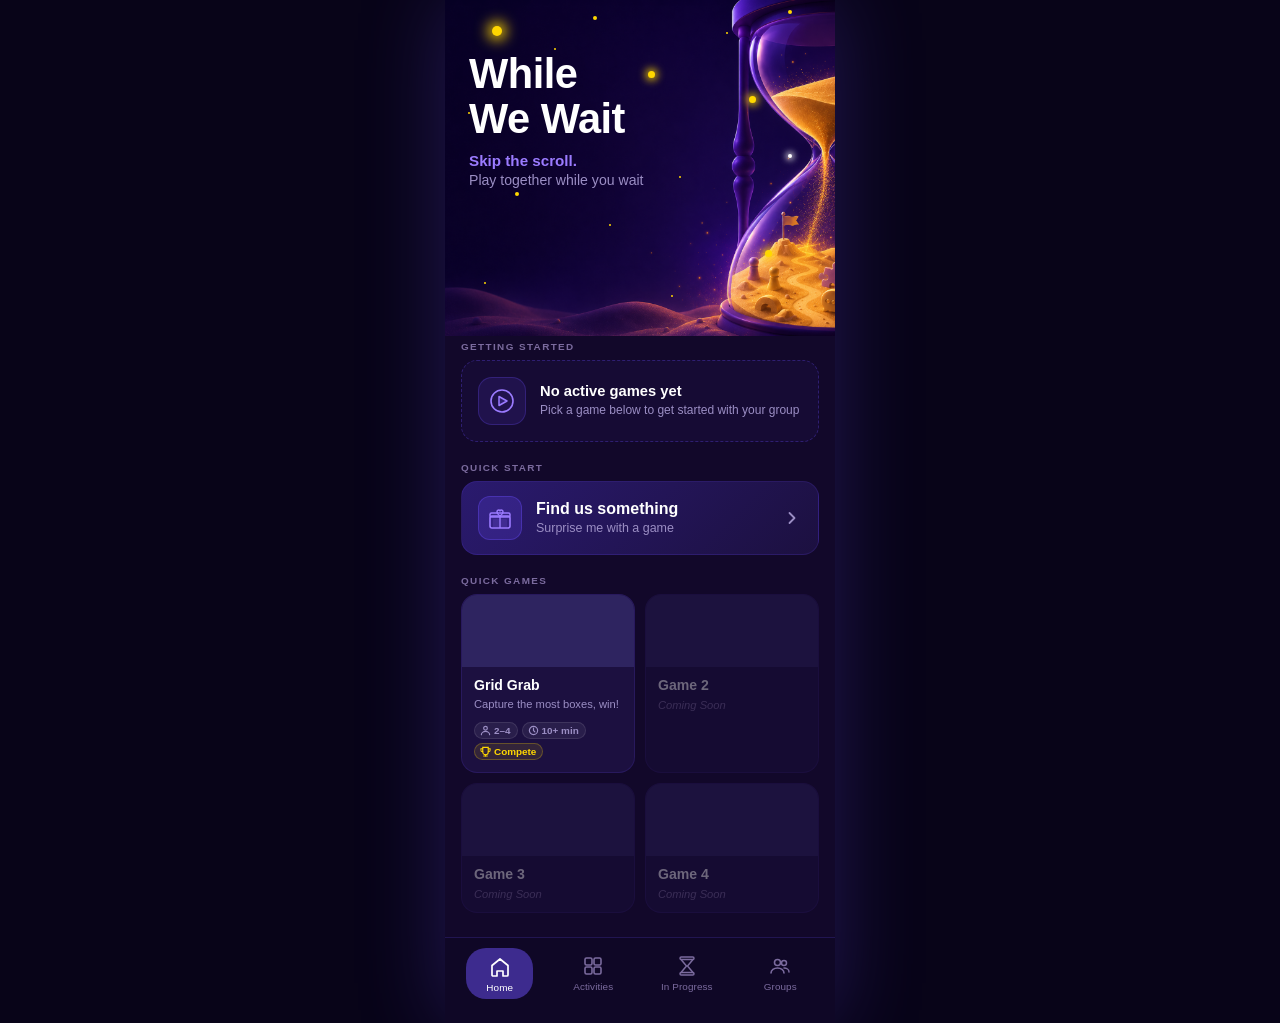
==== index.html @ 776d7283 "preparing for work on activity" ====
<!DOCTYPE html>
<html lang="en">
<head>
  <meta charset="UTF-8">
  <meta name="viewport" content="width=device-width, initial-scale=1.0">
  <meta name="color-scheme" content="dark">
  <title>While We Wait</title>
  <link rel="stylesheet" href="styles/main.css">
</head>
<body>

  <div class="phone-shell">

    <!-- ═══ HERO ═══════════════════════════════════════ -->
    <section class="hero">
      <div class="hero__bg-texture" aria-hidden="true"></div>

      <!-- Starfield -->
      <div class="hero__starfield" aria-hidden="true">
        <span class="star star--xl"  style="top:8%;  left:12%"></span>
        <span class="star star--lg"  style="top:22%; left:52%"></span>
        <span class="star star--md"  style="top:5%;  left:38%"></span>
        <span class="star star--sm"  style="top:15%; left:28%"></span>
        <span class="star star--sm"  style="top:35%; left:6%"></span>
        <span class="star star--md"  style="top:60%; left:18%"></span>
        <span class="star star--sm"  style="top:70%; left:42%"></span>
        <span class="star star--lg"  style="top:78%; left:82%"></span>
        <span class="star star--sm"  style="top:10%; left:72%"></span>
        <span class="star star--md white" style="top:48%; left:88%; background:#fff; box-shadow:0 0 6px 2px rgba(255,255,255,0.8)"></span>
        <span class="star star--sm"  style="top:88%; left:10%"></span>
        <span class="star star--sm"  style="top:92%; left:58%"></span>
        <span class="star star--md"  style="top:3%;  left:88%"></span>
        <span class="star star--sm"  style="top:55%; left:60%"></span>
        <span class="star star--lg"  style="top:30%; left:78%"></span>
      </div>

      <!-- Text -->
      <div class="hero__text">
        <h1 class="hero__title">While<br>We Wait</h1>
        <p class="hero__tagline">
          <span class="hero__tagline-line1">Skip the scroll.</span>
          <span class="hero__tagline-line2">Play together while you wait</span>
        </p>
      </div>

    </section>

    <!-- ═══ SCROLLABLE CONTENT ══════════════════════════ -->
    <main class="content">

      <!-- GETTING STARTED -->
      <section class="section">
        <p class="section__label">Getting Started</p>
        <div class="card card--getting-started">
          <div class="getting-started__icon" aria-hidden="true">
            <svg width="28" height="28" viewBox="0 0 28 28" fill="none" xmlns="http://www.w3.org/2000/svg">
              <circle cx="14" cy="14" r="11" stroke="#9B7BFF" stroke-width="1.6"/>
              <path d="M11 9.5L19 14L11 18.5V9.5Z" stroke="#9B7BFF" stroke-width="1.5" stroke-linejoin="round" fill="rgba(107,78,255,0.2)"/>
            </svg>
          </div>
          <div class="getting-started__text">
            <h2 class="getting-started__title">No active games yet</h2>
            <p class="getting-started__subtitle">Pick a game below to get started with your group</p>
          </div>
        </div>
      </section>

      <!-- QUICK START -->
      <section class="section">
        <p class="section__label">Quick Start</p>
        <div class="card card--row card--accent">
          <div class="card__icon card__icon--gift" aria-hidden="true">
            <!-- Gift box SVG -->
            <svg width="26" height="26" viewBox="0 0 26 26" fill="none" xmlns="http://www.w3.org/2000/svg">
              <rect x="3" y="11" width="20" height="12" rx="2" stroke="#9B7BFF" stroke-width="1.6"/>
              <rect x="6" y="14" width="14" height="9" rx="1" fill="#9B7BFF" fill-opacity="0.12"/>
              <line x1="13" y1="11" x2="13" y2="23" stroke="#9B7BFF" stroke-width="1.4"/>
              <path d="M13 11 C13 11 10 9 10 7 C10 5.5 11.2 5 12 5 C13 5 13 6.5 13 6.5 C13 6.5 13 5 14 5 C14.8 5 16 5.5 16 7 C16 9 13 11 13 11Z"
                    stroke="#9B7BFF" stroke-width="1.4" fill="none"/>
              <rect x="3" y="8" width="20" height="4" rx="1.5" stroke="#9B7BFF" stroke-width="1.5"/>
            </svg>
          </div>
          <div class="card__body">
            <h2 class="card__title">Find us something</h2>
            <p class="card__subtitle">Surprise me with a game</p>
          </div>
          <div class="card__chevron" aria-hidden="true">
            <svg width="20" height="20" viewBox="0 0 20 20" fill="none" xmlns="http://www.w3.org/2000/svg">
              <path d="M7.5 5L12.5 10L7.5 15" stroke="currentColor" stroke-width="1.8" stroke-linecap="round" stroke-linejoin="round"/>
            </svg>
          </div>
        </div>
      </section>

      <!-- QUICK GAMES -->
      <section class="section">
        <p class="section__label">Quick Games</p>
        <div class="games-grid">

          <!-- Grid Grab (active) -->
          <button class="game-card game-card--active">
            <div class="game-card__image" aria-hidden="true"></div>
            <div class="game-card__body">
              <h3 class="game-card__title">Grid Grab</h3>
              <p class="game-card__desc">Capture the most boxes, win!</p>
              <div class="game-card__meta">
                <span class="game-card__badge">
                  <svg width="11" height="11" viewBox="0 0 12 12" fill="none" xmlns="http://www.w3.org/2000/svg" aria-hidden="true">
                    <circle cx="6" cy="3.5" r="2" stroke="currentColor" stroke-width="1.3"/>
                    <path d="M1.5 10.5C1.5 8.57 3.57 7 6 7C8.43 7 10.5 8.57 10.5 10.5" stroke="currentColor" stroke-width="1.3" stroke-linecap="round"/>
                  </svg>
                  2–4
                </span>
                <span class="game-card__badge">
                  <svg width="11" height="11" viewBox="0 0 12 12" fill="none" xmlns="http://www.w3.org/2000/svg" aria-hidden="true">
                    <circle cx="6" cy="6" r="4.5" stroke="currentColor" stroke-width="1.3"/>
                    <path d="M6 3.5V6L7.5 7.5" stroke="currentColor" stroke-width="1.3" stroke-linecap="round" stroke-linejoin="round"/>
                  </svg>
                  10+ min
                </span>
                <span class="game-card__badge game-card__badge--compete">
                  <svg width="11" height="11" viewBox="0 0 12 12" fill="none" xmlns="http://www.w3.org/2000/svg" aria-hidden="true">
                    <path d="M3 1.5H9V6.5C9 8.157 7.657 9.5 6 9.5C4.343 9.5 3 8.157 3 6.5V1.5Z" stroke="currentColor" stroke-width="1.2"/>
                    <path d="M3 3H1V4.5C1 5.328 1.672 6 2.5 6H3" stroke="currentColor" stroke-width="1.1" stroke-linecap="round"/>
                    <path d="M9 3H11V4.5C11 5.328 10.328 6 9.5 6H9" stroke="currentColor" stroke-width="1.1" stroke-linecap="round"/>
                    <line x1="6" y1="9.5" x2="6" y2="11" stroke="currentColor" stroke-width="1.1" stroke-linecap="round"/>
                    <line x1="4" y1="11" x2="8" y2="11" stroke="currentColor" stroke-width="1.1" stroke-linecap="round"/>
                  </svg>
                  Compete
                </span>
              </div>
            </div>
          </button>

          <!-- Game 2 – Coming Soon -->
          <div class="game-card game-card--soon" aria-disabled="true">
            <div class="game-card__image" aria-hidden="true"></div>
            <div class="game-card__body">
              <h3 class="game-card__title">Game 2</h3>
              <p class="game-card__coming-soon">Coming Soon</p>
            </div>
          </div>

          <!-- Game 3 – Coming Soon -->
          <div class="game-card game-card--soon" aria-disabled="true">
            <div class="game-card__image" aria-hidden="true"></div>
            <div class="game-card__body">
              <h3 class="game-card__title">Game 3</h3>
              <p class="game-card__coming-soon">Coming Soon</p>
            </div>
          </div>

          <!-- Game 4 – Coming Soon -->
          <div class="game-card game-card--soon" aria-disabled="true">
            <div class="game-card__image" aria-hidden="true"></div>
            <div class="game-card__body">
              <h3 class="game-card__title">Game 4</h3>
              <p class="game-card__coming-soon">Coming Soon</p>
            </div>
          </div>

        </div>
      </section>

    </main>

    <!-- ═══ BOTTOM NAV ══════════════════════════════════ -->
    <nav class="bottom-nav" aria-label="Main navigation">

      <!-- Home (active) -->
      <div class="bottom-nav__tab bottom-nav__tab--active" role="button" aria-current="page">
        <div class="bottom-nav__pill">
          <svg width="22" height="22" viewBox="0 0 22 22" fill="none" xmlns="http://www.w3.org/2000/svg">
            <path d="M3 9.5L11 3L19 9.5V19C19 19.55 18.55 20 18 20H14V15H8V20H4C3.45 20 3 19.55 3 19V9.5Z"
                  stroke="currentColor" stroke-width="1.7" stroke-linejoin="round"/>
          </svg>
          <span class="bottom-nav__label">Home</span>
        </div>
      </div>

      <!-- Activities -->
      <div class="bottom-nav__tab" role="button">
        <svg width="22" height="22" viewBox="0 0 22 22" fill="none" xmlns="http://www.w3.org/2000/svg">
          <rect x="3"  y="3"  width="7" height="7" rx="1.5" stroke="currentColor" stroke-width="1.6"/>
          <rect x="12" y="3"  width="7" height="7" rx="1.5" stroke="currentColor" stroke-width="1.6"/>
          <rect x="3"  y="12" width="7" height="7" rx="1.5" stroke="currentColor" stroke-width="1.6"/>
          <rect x="12" y="12" width="7" height="7" rx="1.5" stroke="currentColor" stroke-width="1.6"/>
        </svg>
        <span class="bottom-nav__label">Activities</span>
      </div>

      <!-- In Progress -->
      <div class="bottom-nav__tab" role="button">
        <svg width="22" height="22" viewBox="0 0 22 22" fill="none" xmlns="http://www.w3.org/2000/svg">
          <rect x="4" y="2" width="14" height="2.5" rx="1.25" stroke="currentColor" stroke-width="1.5"/>
          <rect x="4" y="17.5" width="14" height="2.5" rx="1.25" stroke="currentColor" stroke-width="1.5"/>
          <path d="M5 4.5L10.5 11L5 17.5" stroke="currentColor" stroke-width="1.5" stroke-linecap="round" stroke-linejoin="round"/>
          <path d="M17 4.5L11.5 11L17 17.5" stroke="currentColor" stroke-width="1.5" stroke-linecap="round" stroke-linejoin="round"/>
        </svg>
        <span class="bottom-nav__label">In Progress</span>
      </div>

      <!-- Groups -->
      <div class="bottom-nav__tab" role="button">
        <svg width="22" height="22" viewBox="0 0 22 22" fill="none" xmlns="http://www.w3.org/2000/svg">
          <circle cx="8.5"  cy="7.5" r="3" stroke="currentColor" stroke-width="1.6"/>
          <circle cx="15"   cy="8"   r="2.5" stroke="currentColor" stroke-width="1.5"/>
          <path d="M2 18C2 15.24 5 13 8.5 13C12 13 15 15.24 15 18"
                stroke="currentColor" stroke-width="1.6" stroke-linecap="round"/>
          <path d="M15 13C17.5 13 20 14.6 20 17"
                stroke="currentColor" stroke-width="1.5" stroke-linecap="round"/>
        </svg>
        <span class="bottom-nav__label">Groups</span>
      </div>

    </nav>

  </div>

</body>
</html>
---- styles/main.css ----
*, *::before, *::after {
  box-sizing: border-box;
  margin: 0;
  padding: 0;
}

:root {
  --bg-base:        #12082A;
  --bg-card:        #1C1040;
  --bg-nav:         #0F0726;
  --accent-primary: #6B4EFF;
  --accent-glow:    #9B7BFF;
  --text-white:     #FFFFFF;
  --text-muted:     #9B8EC4;
  --text-label:     #7B6B9E;
  --gold:           #FFD700;
  --gold-light:     #FFF0A0;
  --nav-pill:       #3D2B8E;
  --border-card:    rgba(107, 78, 255, 0.15);
}

body {
  background: #080418;
  min-height: 100dvh;
  display: flex;
  justify-content: center;
  font-family: -apple-system, BlinkMacSystemFont, 'Segoe UI', 'Helvetica Neue', Arial, sans-serif;
  -webkit-font-smoothing: antialiased;
  color: var(--text-white);
}

/* ─── Phone Shell ─────────────────────────────────── */

.phone-shell {
  width: 100%;
  max-width: 390px;
  min-height: 100dvh;
  background-color: var(--bg-base);
  background-image: url('../img/splash3.png');
  background-size: 115% auto;
  background-repeat: no-repeat;
  background-position: center top;
  display: flex;
  flex-direction: column;
  position: relative;
  overflow: hidden;
  box-shadow: 0 0 80px rgba(107, 78, 255, 0.25);
}

/* ─── Hero ────────────────────────────────────────── */

.hero {
  position: relative;
  padding: 52px 24px 130px;
  display: flex;
  align-items: flex-start;
  overflow: hidden;
  background: transparent;
}

.hero__bg-texture {
  display: none;
}

.hero__starfield {
  position: absolute;
  inset: 0;
  pointer-events: none;
}

@keyframes starFloat {
  0%   { transform: translateY(0)     translateX(0);    opacity: 0;   }
  12%  { opacity: 1; }
  88%  { opacity: 1; }
  100% { transform: translateY(-90px) translateX(6px);  opacity: 0;   }
}

.star {
  position: absolute;
  border-radius: 50%;
  background: var(--gold);
  animation: starFloat 6s ease-in-out infinite;
}

.star--sm  { width: 2px;  height: 2px;  animation-duration: 7s;  }
.star--md  { width: 4px;  height: 4px;  animation-duration: 9s;  }
.star--lg  { width: 7px;  height: 7px;  box-shadow: 0 0 8px 2px var(--gold);  animation-duration: 11s; }
.star--xl  { width: 10px; height: 10px; box-shadow: 0 0 14px 4px var(--gold); animation-duration: 13s; }
.star--white { background: #ffffff; box-shadow: 0 0 6px 2px rgba(255,255,255,0.8); }

/* Stagger each star's start time so they don't all move together */
.hero__starfield .star:nth-child(1)  { animation-delay:  0s;    }
.hero__starfield .star:nth-child(2)  { animation-delay: -2.1s;  }
.hero__starfield .star:nth-child(3)  { animation-delay: -4.5s;  }
.hero__starfield .star:nth-child(4)  { animation-delay: -1.3s;  }
.hero__starfield .star:nth-child(5)  { animation-delay: -6.8s;  }
.hero__starfield .star:nth-child(6)  { animation-delay: -3.4s;  }
.hero__starfield .star:nth-child(7)  { animation-delay: -8.2s;  }
.hero__starfield .star:nth-child(8)  { animation-delay: -0.7s;  }
.hero__starfield .star:nth-child(9)  { animation-delay: -5.1s;  }
.hero__starfield .star:nth-child(10) { animation-delay: -7.6s;  }
.hero__starfield .star:nth-child(11) { animation-delay: -2.9s;  }
.hero__starfield .star:nth-child(12) { animation-delay: -9.3s;  }
.hero__starfield .star:nth-child(13) { animation-delay: -1.8s;  }
.hero__starfield .star:nth-child(14) { animation-delay: -4.0s;  }
.hero__starfield .star:nth-child(15) { animation-delay: -6.2s;  }

.hero__text {
  position: relative;
  z-index: 2;
  max-width: 55%;
}

.hero__title {
  font-size: 2.6rem;
  font-weight: 800;
  line-height: 1.08;
  color: var(--text-white);
  letter-spacing: -0.5px;
  margin-bottom: 10px;
}

.hero__tagline {
  display: flex;
  flex-direction: column;
  gap: 2px;
}

.hero__tagline-line1 {
  font-size: 0.95rem;
  font-weight: 600;
  color: var(--accent-glow);
}

.hero__tagline-line2 {
  font-size: 0.88rem;
  color: var(--text-muted);
  line-height: 1.4;
}

/* ─── Content Area ────────────────────────────────── */

.content {
  flex: 1;
  display: flex;
  flex-direction: column;
  gap: 20px;
  padding: 20px 16px 24px;
  overflow-y: auto;
  background: transparent;
}

/* ─── Section Label ───────────────────────────────── */

.section__label {
  font-size: 0.62rem;
  font-weight: 700;
  letter-spacing: 0.14em;
  text-transform: uppercase;
  color: var(--text-label);
  margin-bottom: 8px;
}

/* ─── Cards ───────────────────────────────────────── */

.card {
  background: var(--bg-card);
  border-radius: 16px;
  border: 1px solid var(--border-card);
}

.card--row {
  display: flex;
  align-items: center;
  padding: 14px 16px;
  gap: 14px;
  cursor: default;
}

.card--accent {
  background: linear-gradient(135deg, #2A1A6E 0%, #1C1040 100%);
}

.card__thumbnail {
  width: 52px;
  height: 52px;
  border-radius: 10px;
  background: #2E2460;
  flex-shrink: 0;
}

.card__icon {
  width: 44px;
  height: 44px;
  border-radius: 12px;
  display: flex;
  align-items: center;
  justify-content: center;
  flex-shrink: 0;
}

.card__icon--gift {
  background: rgba(107, 78, 255, 0.2);
  border: 1px solid rgba(107, 78, 255, 0.35);
}

.card__body {
  flex: 1;
  min-width: 0;
}

.card__title {
  font-size: 1rem;
  font-weight: 700;
  color: var(--text-white);
  margin-bottom: 3px;
}

.card__subtitle {
  font-size: 0.78rem;
  color: var(--text-muted);
  white-space: nowrap;
  overflow: hidden;
  text-overflow: ellipsis;
}

.card__meta {
  font-size: 0.75rem;
  color: var(--text-muted);
  margin-top: 2px;
  opacity: 0.75;
}

.card__chevron {
  flex-shrink: 0;
  color: var(--text-muted);
  display: flex;
  align-items: center;
}

/* ─── Getting Started ────────────────────────────── */

.card--getting-started {
  display: flex;
  align-items: center;
  gap: 14px;
  padding: 16px;
  border-style: dashed;
  border-color: rgba(107, 78, 255, 0.3);
  background: rgba(107, 78, 255, 0.05);
}

.getting-started__icon {
  width: 48px;
  height: 48px;
  border-radius: 14px;
  background: rgba(107, 78, 255, 0.12);
  border: 1px solid rgba(107, 78, 255, 0.25);
  display: flex;
  align-items: center;
  justify-content: center;
  flex-shrink: 0;
}

.getting-started__text {
  flex: 1;
  min-width: 0;
}

.getting-started__title {
  font-size: 0.92rem;
  font-weight: 700;
  color: var(--text-white);
  margin-bottom: 3px;
}

.getting-started__subtitle {
  font-size: 0.75rem;
  color: var(--text-muted);
  line-height: 1.4;
}

/* ─── Games Grid ──────────────────────────────────── */

.games-grid {
  display: grid;
  grid-template-columns: 1fr 1fr;
  gap: 10px;
}

.game-card {
  background: var(--bg-card);
  border-radius: 16px;
  border: 1px solid var(--border-card);
  display: flex;
  flex-direction: column;
  overflow: hidden;
  text-align: left;
  font-family: inherit;
  color: inherit;
  transition: box-shadow 0.25s ease, border-color 0.25s ease;
}

.game-card--active {
  cursor: pointer;
}

.game-card--active:hover {
  border-color: rgba(107, 78, 255, 0.7);
  box-shadow:
    0 0 0 1px rgba(107, 78, 255, 0.4),
    0 0 18px rgba(107, 78, 255, 0.45),
    0 0 40px rgba(107, 78, 255, 0.2);
}

.game-card--soon {
  opacity: 0.38;
  cursor: default;
  pointer-events: none;
}

.game-card__image {
  width: 100%;
  height: 72px;
  background: #2E2460;
  flex-shrink: 0;
}

.game-card__body {
  padding: 10px 12px 12px;
  display: flex;
  flex-direction: column;
  gap: 4px;
}

.game-card__title {
  font-size: 0.88rem;
  font-weight: 700;
  color: var(--text-white);
}

.game-card__desc {
  font-size: 0.7rem;
  color: var(--text-muted);
  line-height: 1.35;
}

.game-card__coming-soon {
  font-size: 0.7rem;
  color: var(--text-label);
  font-style: italic;
  margin-top: 2px;
}

.game-card__meta {
  display: flex;
  flex-wrap: wrap;
  gap: 4px;
  margin-top: 6px;
}

.game-card__badge {
  display: inline-flex;
  align-items: center;
  gap: 3px;
  font-size: 0.62rem;
  font-weight: 600;
  color: var(--text-muted);
  background: rgba(255, 255, 255, 0.06);
  border: 1px solid rgba(255, 255, 255, 0.1);
  border-radius: 20px;
  padding: 2px 6px 2px 5px;
  white-space: nowrap;
}

.game-card__badge--compete {
  color: var(--gold);
  background: rgba(255, 215, 0, 0.1);
  border-color: rgba(255, 215, 0, 0.25);
}

/* ─── Bottom Nav ──────────────────────────────────── */

.bottom-nav {
  display: flex;
  align-items: center;
  justify-content: space-around;
  background: var(--bg-nav);
  border-top: 1px solid rgba(107, 78, 255, 0.2);
  padding: 10px 8px 24px;
  flex-shrink: 0;
}

.bottom-nav__tab {
  display: flex;
  flex-direction: column;
  align-items: center;
  gap: 4px;
  flex: 1;
  color: var(--text-label);
  font-size: 0.62rem;
  cursor: default;
}

.bottom-nav__tab--active {
  color: var(--text-white);
}

.bottom-nav__pill {
  display: flex;
  flex-direction: column;
  align-items: center;
  gap: 4px;
  background: var(--nav-pill);
  border-radius: 20px;
  padding: 8px 20px 6px;
}

.bottom-nav__label {
  font-size: 0.62rem;
  font-weight: 500;
  letter-spacing: 0.01em;
}
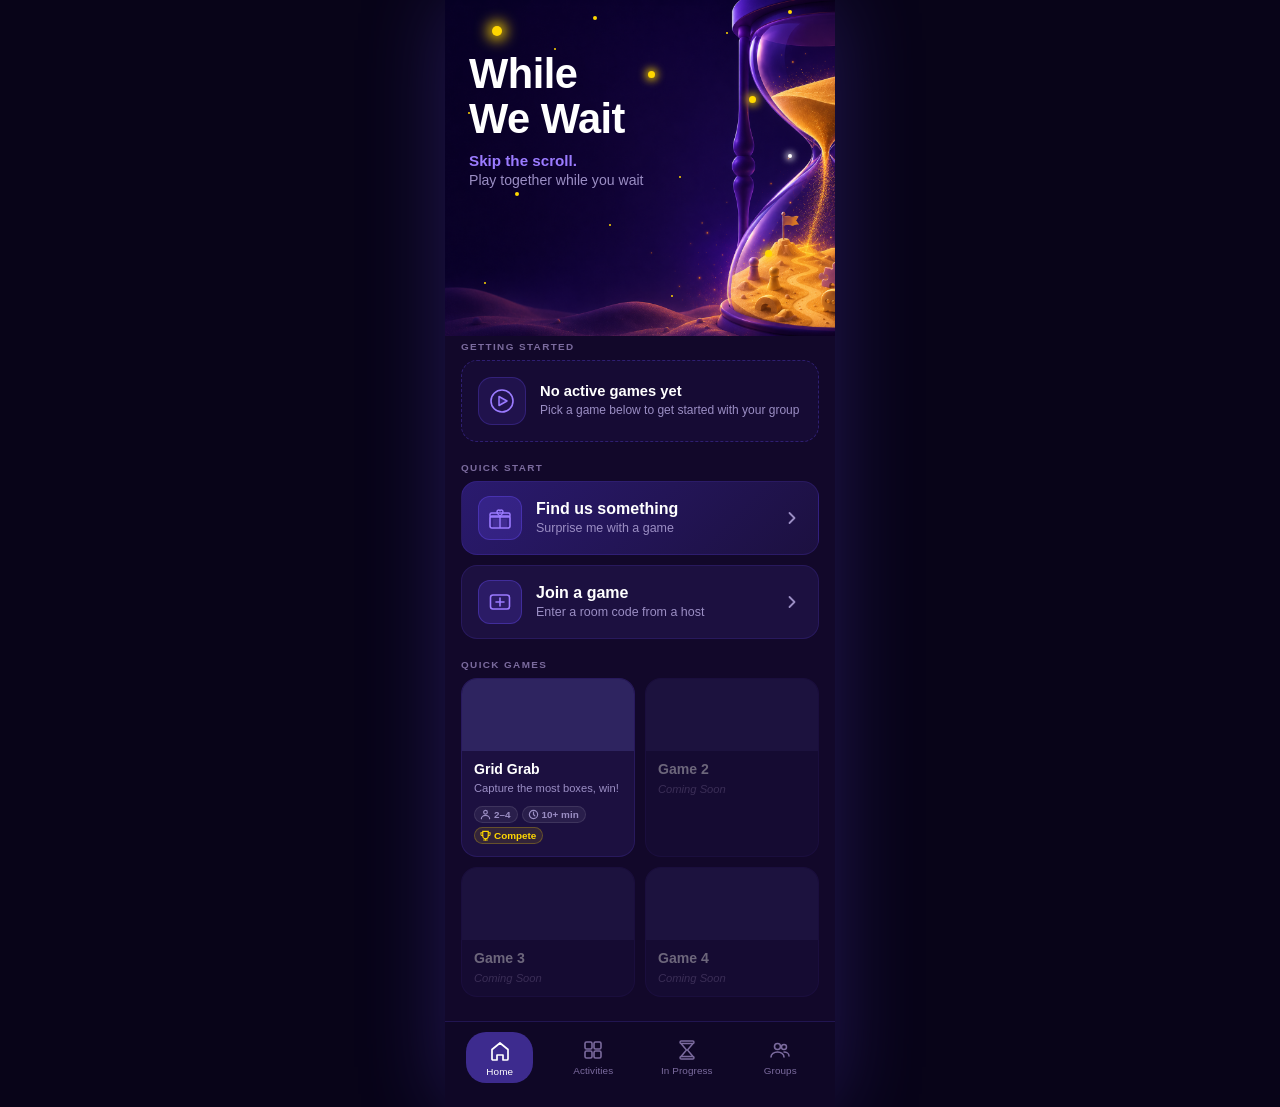
==== commit 06e0326e: "added online multiplayer to grid grab" ====
--- a/index.html
+++ b/index.html
@@ -48,8 +48,32 @@
     <!-- ═══ SCROLLABLE CONTENT ══════════════════════════ -->
     <main class="content">
 
+      <!-- CONTINUE -->
+      <section class="section" id="continue-section" hidden>
+        <p class="section__label">Continue</p>
+        <button class="card card--row card--accent continue-card" id="continue-card">
+          <div class="card__icon card__icon--gift" aria-hidden="true">
+            <svg width="24" height="24" viewBox="0 0 22 22" fill="none" xmlns="http://www.w3.org/2000/svg">
+              <rect x="3"  y="3"  width="7" height="7" rx="1.5" stroke="#9B7BFF" stroke-width="1.6"/>
+              <rect x="12" y="3"  width="7" height="7" rx="1.5" stroke="#9B7BFF" stroke-width="1.6"/>
+              <rect x="3"  y="12" width="7" height="7" rx="1.5" stroke="#9B7BFF" stroke-width="1.6"/>
+              <rect x="12" y="12" width="7" height="7" rx="1.5" stroke="#9B7BFF" stroke-width="1.6"/>
+            </svg>
+          </div>
+          <div class="card__body">
+            <h2 class="card__title" id="continue-title">Grid Grab</h2>
+            <div class="continue-players" id="continue-players"></div>
+          </div>
+          <div class="card__chevron" aria-hidden="true">
+            <svg width="20" height="20" viewBox="0 0 20 20" fill="none" xmlns="http://www.w3.org/2000/svg">
+              <path d="M7.5 5L12.5 10L7.5 15" stroke="currentColor" stroke-width="1.8" stroke-linecap="round" stroke-linejoin="round"/>
+            </svg>
+          </div>
+        </button>
+      </section>
+
       <!-- GETTING STARTED -->
-      <section class="section">
+      <section class="section" id="getting-started-section">
         <p class="section__label">Getting Started</p>
         <div class="card card--getting-started">
           <div class="getting-started__icon" aria-hidden="true">
@@ -90,6 +114,28 @@
             </svg>
           </div>
         </div>
+
+        <div class="card card--row" style="cursor:pointer; margin-top:10px;"
+             role="button" tabindex="0"
+             onclick="location.href='grid-grab/lobby.html?join=1'"
+             onkeydown="if(event.key==='Enter'||event.key===' '){location.href='grid-grab/lobby.html?join=1'}">
+          <div class="card__icon" aria-hidden="true"
+               style="background:rgba(107,78,255,0.2); border:1px solid rgba(107,78,255,0.35);">
+            <svg width="26" height="26" viewBox="0 0 26 26" fill="none" xmlns="http://www.w3.org/2000/svg">
+              <rect x="3.5" y="6" width="19" height="14" rx="2.5" stroke="#9B7BFF" stroke-width="1.6"/>
+              <path d="M9 13H17M13 9V17" stroke="#9B7BFF" stroke-width="1.6" stroke-linecap="round"/>
+            </svg>
+          </div>
+          <div class="card__body">
+            <h2 class="card__title">Join a game</h2>
+            <p class="card__subtitle">Enter a room code from a host</p>
+          </div>
+          <div class="card__chevron" aria-hidden="true">
+            <svg width="20" height="20" viewBox="0 0 20 20" fill="none" xmlns="http://www.w3.org/2000/svg">
+              <path d="M7.5 5L12.5 10L7.5 15" stroke="currentColor" stroke-width="1.8" stroke-linecap="round" stroke-linejoin="round"/>
+            </svg>
+          </div>
+        </div>
       </section>
 
       <!-- QUICK GAMES -->
@@ -98,7 +144,7 @@
         <div class="games-grid">
 
           <!-- Grid Grab (active) -->
-          <button class="game-card game-card--active">
+          <button class="game-card game-card--active" onclick="location.href='grid-grab/setup.html'">
             <div class="game-card__image" aria-hidden="true"></div>
             <div class="game-card__body">
               <h3 class="game-card__title">Grid Grab</h3>
@@ -217,5 +263,35 @@
 
   </div>
 
+<script>
+  (function () {
+    var snap = null;
+    try {
+      var h = window.location.hash;
+      if (h.startsWith('#gg=')) snap = JSON.parse(decodeURIComponent(h.slice(4)));
+    } catch (_) {}
+    if (!snap) return;
+
+    document.getElementById('getting-started-section').hidden = true;
+    document.getElementById('continue-section').hidden = false;
+
+    var playersEl = document.getElementById('continue-players');
+    snap.players.forEach(function (p) {
+      var span = document.createElement('span');
+      span.className = 'continue-player';
+      var dot = document.createElement('span');
+      dot.className = 'continue-player__dot';
+      dot.style.background = p.color;
+      var name = document.createTextNode(p.name);
+      span.appendChild(dot);
+      span.appendChild(name);
+      playersEl.appendChild(span);
+    });
+
+    document.getElementById('continue-card').addEventListener('click', function () {
+      location.href = 'grid-grab/game.html' + window.location.hash;
+    });
+  })();
+</script>
 </body>
 </html>
--- a/styles/main.css
+++ b/styles/main.css
@@ -379,6 +379,37 @@
   border-color: rgba(255, 215, 0, 0.25);
 }
 
+/* ─── Continue Card ───────────────────────────────── */
+
+.continue-card {
+  width: 100%;
+  cursor: pointer;
+  font-family: inherit;
+}
+
+.continue-players {
+  display: flex;
+  align-items: center;
+  gap: 10px;
+  margin-top: 4px;
+  flex-wrap: wrap;
+}
+
+.continue-player {
+  display: inline-flex;
+  align-items: center;
+  gap: 5px;
+  font-size: 0.75rem;
+  color: var(--text-muted);
+}
+
+.continue-player__dot {
+  width: 8px;
+  height: 8px;
+  border-radius: 50%;
+  flex-shrink: 0;
+}
+
 /* ─── Bottom Nav ──────────────────────────────────── */
 
 .bottom-nav {
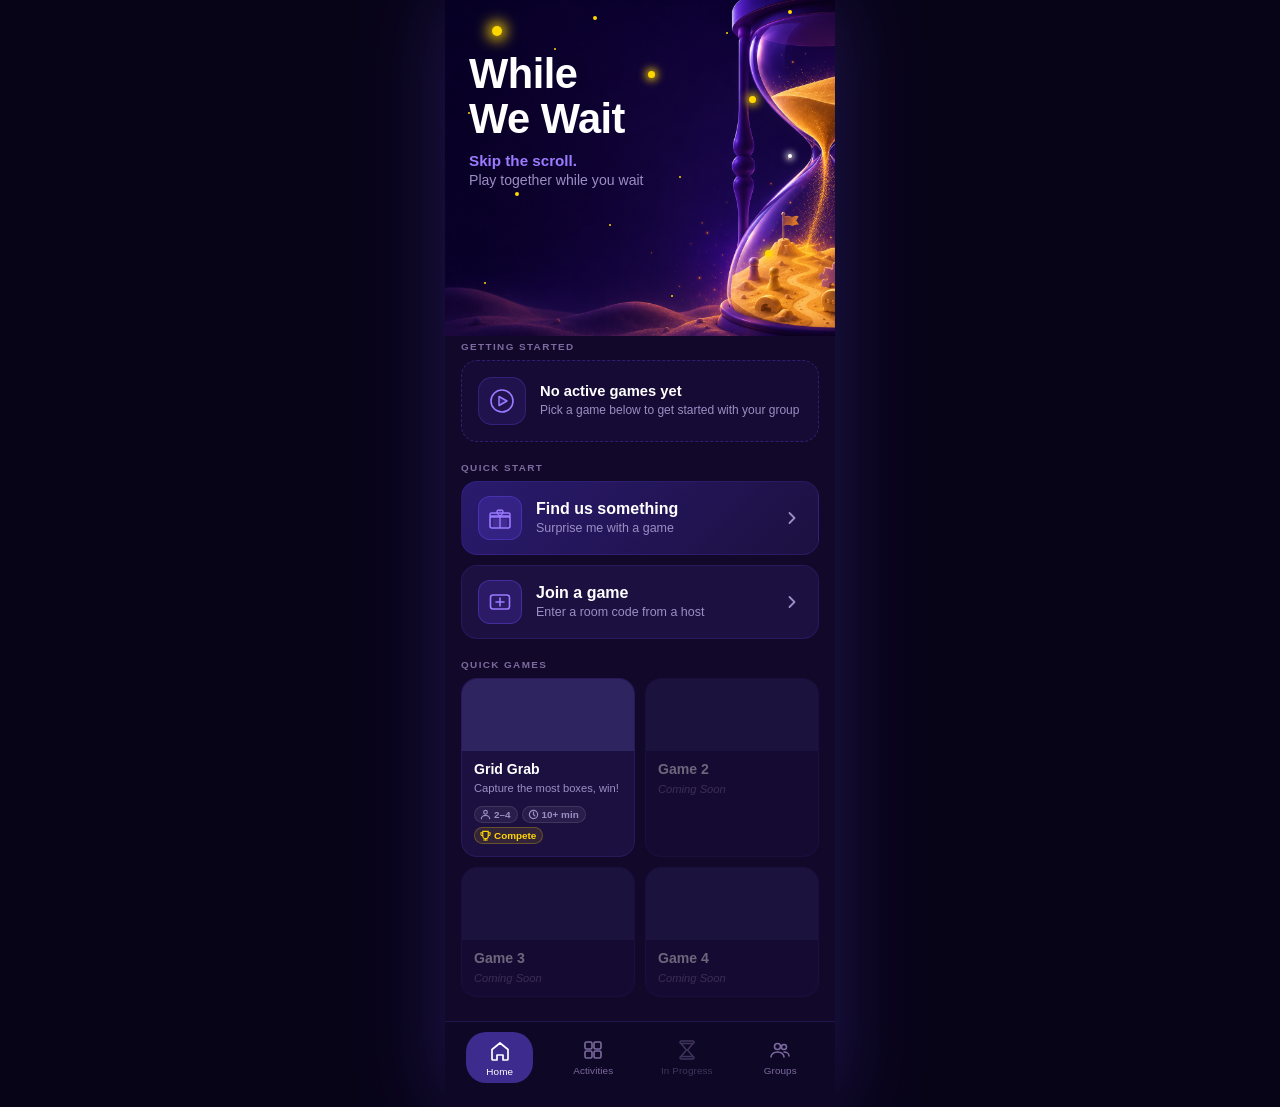
==== commit b71ad67f: "in progress page" ====
--- a/index.html
+++ b/index.html
@@ -63,6 +63,7 @@
           <div class="card__body">
             <h2 class="card__title" id="continue-title">Grid Grab</h2>
             <div class="continue-players" id="continue-players"></div>
+            <span class="ip-badge" id="continue-badge" hidden></span>
           </div>
           <div class="card__chevron" aria-hidden="true">
             <svg width="20" height="20" viewBox="0 0 20 20" fill="none" xmlns="http://www.w3.org/2000/svg">
@@ -236,7 +237,9 @@
       </div>
 
       <!-- In Progress -->
-      <div class="bottom-nav__tab" role="button">
+      <div class="bottom-nav__tab" id="navInProgress" role="button" tabindex="0"
+           onclick="location.href='in-progress.html'"
+           onkeydown="if(event.key==='Enter'||event.key===' '){location.href='in-progress.html'}">
         <svg width="22" height="22" viewBox="0 0 22 22" fill="none" xmlns="http://www.w3.org/2000/svg">
           <rect x="4" y="2" width="14" height="2.5" rx="1.25" stroke="currentColor" stroke-width="1.5"/>
           <rect x="4" y="17.5" width="14" height="2.5" rx="1.25" stroke="currentColor" stroke-width="1.5"/>
@@ -267,9 +270,12 @@
   (function () {
     var snap = null;
     try {
-      var h = window.location.hash;
-      if (h.startsWith('#gg=')) snap = JSON.parse(decodeURIComponent(h.slice(4)));
+      var stored = JSON.parse(localStorage.getItem('gg_resume') || 'null');
+      if (stored && stored.game === 'grid-grab' && stored.state && stored.players) {
+        snap = stored;
+      }
     } catch (_) {}
+
     if (!snap) return;
 
     document.getElementById('getting-started-section').hidden = true;
@@ -288,9 +294,28 @@
       playersEl.appendChild(span);
     });
 
+    var badgeEl = document.getElementById('continue-badge');
+    var isOnline = false;
+    try { var n = JSON.parse(sessionStorage.getItem('gg_net') || 'null'); isOnline = !!(n && n.code); } catch (_) {}
+    badgeEl.textContent = isOnline ? 'Online · ' + n.code : 'Pass & Play';
+    badgeEl.hidden = false;
+    if (isOnline) badgeEl.classList.add('ip-badge--online');
+
     document.getElementById('continue-card').addEventListener('click', function () {
-      location.href = 'grid-grab/game.html' + window.location.hash;
+      location.href = 'grid-grab/game.html';
     });
+  })();
+</script>
+<script>
+  (function () {
+    var hasResume = false;
+    try { var r = JSON.parse(localStorage.getItem('gg_resume') || sessionStorage.getItem('gg_resume') || 'null'); if (r && r.state) hasResume = true; } catch (_) {}
+    var hasNet = false;
+    try { var n = JSON.parse(sessionStorage.getItem('gg_net') || 'null'); if (n && n.code) hasNet = true; } catch (_) {}
+    if (!hasResume && !hasNet) {
+      var tab = document.getElementById('navInProgress');
+      if (tab) tab.classList.add('bottom-nav__tab--dim');
+    }
   })();
 </script>
 </body>
--- a/styles/main.css
+++ b/styles/main.css
@@ -385,6 +385,7 @@
   width: 100%;
   cursor: pointer;
   font-family: inherit;
+  text-align: left;
 }
 
 .continue-players {
@@ -452,3 +453,111 @@
   font-weight: 500;
   letter-spacing: 0.01em;
 }
+
+/* ─── Nav Dim State (no active games) ────────────────── */
+
+.bottom-nav__tab--dim {
+  opacity: 0.45;
+}
+
+/* ─── In Progress Page Header ────────────────────────── */
+
+.ip-page-header {
+  padding: 52px 24px 20px;
+  flex-shrink: 0;
+}
+
+.ip-page-header__title {
+  font-size: 2rem;
+  font-weight: 800;
+  color: var(--text-white);
+  line-height: 1.1;
+  margin-bottom: 4px;
+}
+
+.ip-page-header__subtitle {
+  font-size: 0.85rem;
+  color: var(--text-muted);
+}
+
+/* ─── In Progress Empty State ────────────────────────── */
+
+.ip-empty-state {
+  display: flex;
+  flex-direction: column;
+  align-items: center;
+  justify-content: center;
+  text-align: center;
+  padding: 48px 24px;
+  gap: 12px;
+}
+
+.ip-empty-state__icon {
+  width: 56px;
+  height: 56px;
+  border-radius: 18px;
+  background: rgba(107, 78, 255, 0.12);
+  border: 1px solid rgba(107, 78, 255, 0.25);
+  display: flex;
+  align-items: center;
+  justify-content: center;
+  margin-bottom: 4px;
+}
+
+.ip-empty-state__title {
+  font-size: 1rem;
+  font-weight: 700;
+  color: var(--text-white);
+}
+
+.ip-empty-state__subtitle {
+  font-size: 0.82rem;
+  color: var(--text-muted);
+  line-height: 1.4;
+}
+
+/* ─── In Progress Game Card ──────────────────────────── */
+
+.ip-game-card {
+  width: 100%;
+  cursor: pointer;
+  font-family: inherit;
+  text-align: left;
+  transition: box-shadow 0.2s ease, border-color 0.2s ease;
+}
+
+.ip-game-card:hover {
+  border-color: rgba(107, 78, 255, 0.7);
+  box-shadow:
+    0 0 0 1px rgba(107, 78, 255, 0.4),
+    0 0 18px rgba(107, 78, 255, 0.45);
+}
+
+.ip-card-meta {
+  display: flex;
+  flex-direction: column;
+  gap: 5px;
+  margin-top: 4px;
+}
+
+/* ─── In Progress Badges ─────────────────────────────── */
+
+.ip-badge {
+  display: inline-flex;
+  align-items: center;
+  font-size: 0.62rem;
+  font-weight: 600;
+  letter-spacing: 0.02em;
+  color: var(--text-muted);
+  background: rgba(255, 255, 255, 0.06);
+  border: 1px solid rgba(255, 255, 255, 0.1);
+  border-radius: 20px;
+  padding: 2px 8px;
+  width: fit-content;
+}
+
+.ip-badge--online {
+  color: var(--accent-glow);
+  background: rgba(107, 78, 255, 0.12);
+  border-color: rgba(107, 78, 255, 0.3);
+}
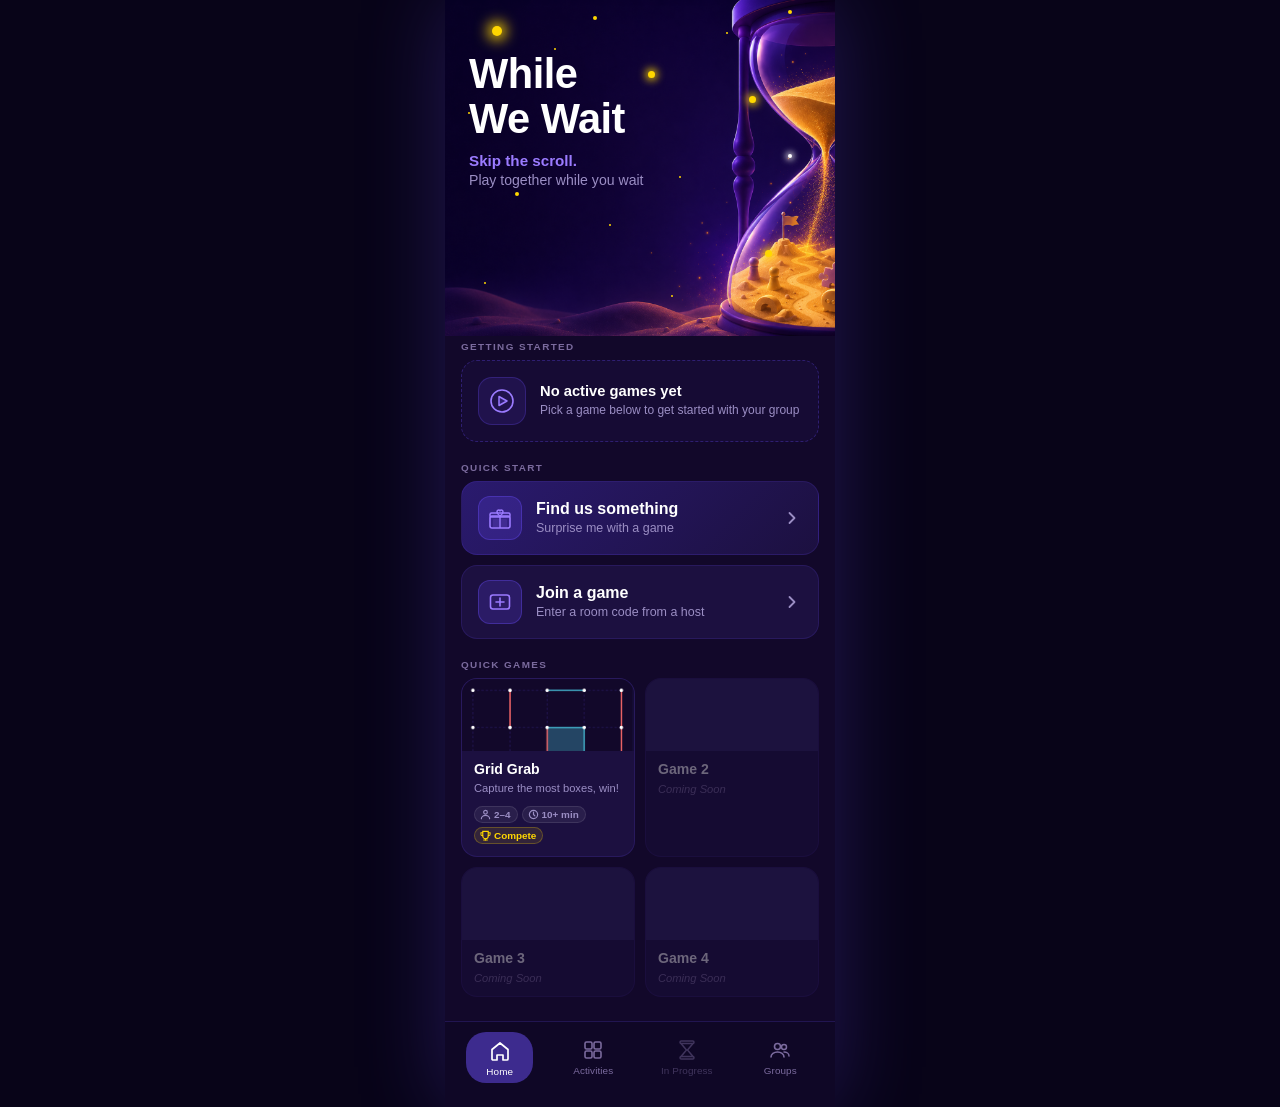
==== commit 0f979714: "nav bar" ====
--- a/index.html
+++ b/index.html
@@ -52,13 +52,8 @@
       <section class="section" id="continue-section" hidden>
         <p class="section__label">Continue</p>
         <button class="card card--row card--accent continue-card" id="continue-card">
-          <div class="card__icon card__icon--gift" aria-hidden="true">
-            <svg width="24" height="24" viewBox="0 0 22 22" fill="none" xmlns="http://www.w3.org/2000/svg">
-              <rect x="3"  y="3"  width="7" height="7" rx="1.5" stroke="#9B7BFF" stroke-width="1.6"/>
-              <rect x="12" y="3"  width="7" height="7" rx="1.5" stroke="#9B7BFF" stroke-width="1.6"/>
-              <rect x="3"  y="12" width="7" height="7" rx="1.5" stroke="#9B7BFF" stroke-width="1.6"/>
-              <rect x="12" y="12" width="7" height="7" rx="1.5" stroke="#9B7BFF" stroke-width="1.6"/>
-            </svg>
+          <div class="card__icon card__icon--img" aria-hidden="true">
+            <img src="img/activities/grid%20grab/icon.png" alt="">
           </div>
           <div class="card__body">
             <h2 class="card__title" id="continue-title">Grid Grab</h2>
@@ -146,7 +141,7 @@
 
           <!-- Grid Grab (active) -->
           <button class="game-card game-card--active" onclick="location.href='grid-grab/setup.html'">
-            <div class="game-card__image" aria-hidden="true"></div>
+            <div class="game-card__image" style="background-image:url('img/activities/grid%20grab/preview.png')" aria-hidden="true"></div>
             <div class="game-card__body">
               <h3 class="game-card__title">Grid Grab</h3>
               <p class="game-card__desc">Capture the most boxes, win!</p>
--- a/styles/main.css
+++ b/styles/main.css
@@ -324,6 +324,22 @@
   height: 72px;
   background: #2E2460;
   flex-shrink: 0;
+  background-size: cover;
+  background-position: center top;
+}
+
+.card__icon--img {
+  overflow: hidden;
+  background: none;
+  border: none;
+  padding: 0;
+}
+
+.card__icon--img img {
+  width: 100%;
+  height: 100%;
+  object-fit: cover;
+  display: block;
 }
 
 .game-card__body {
@@ -458,6 +474,30 @@
 
 .bottom-nav__tab--dim {
   opacity: 0.45;
+}
+
+/* ─── Nav Tab Hover / Hold Effect ────────────────────── */
+
+.bottom-nav__tab > svg,
+.bottom-nav__pill > svg {
+  transition: transform 0.3s cubic-bezier(0.34, 1.56, 0.64, 1);
+}
+
+.bottom-nav__tab > .bottom-nav__label {
+  transition: color 0.15s ease, transform 0.3s cubic-bezier(0.34, 1.56, 0.64, 1);
+}
+
+.bottom-nav__tab:hover > svg,
+.bottom-nav__tab:active > svg,
+.bottom-nav__tab:hover .bottom-nav__pill > svg,
+.bottom-nav__tab:active .bottom-nav__pill > svg {
+  transform: scale(1.18);
+}
+
+.bottom-nav__tab:hover > .bottom-nav__label,
+.bottom-nav__tab:active > .bottom-nav__label {
+  color: var(--text-white);
+  transform: translateY(-1px);
 }
 
 /* ─── In Progress Page Header ────────────────────────── */
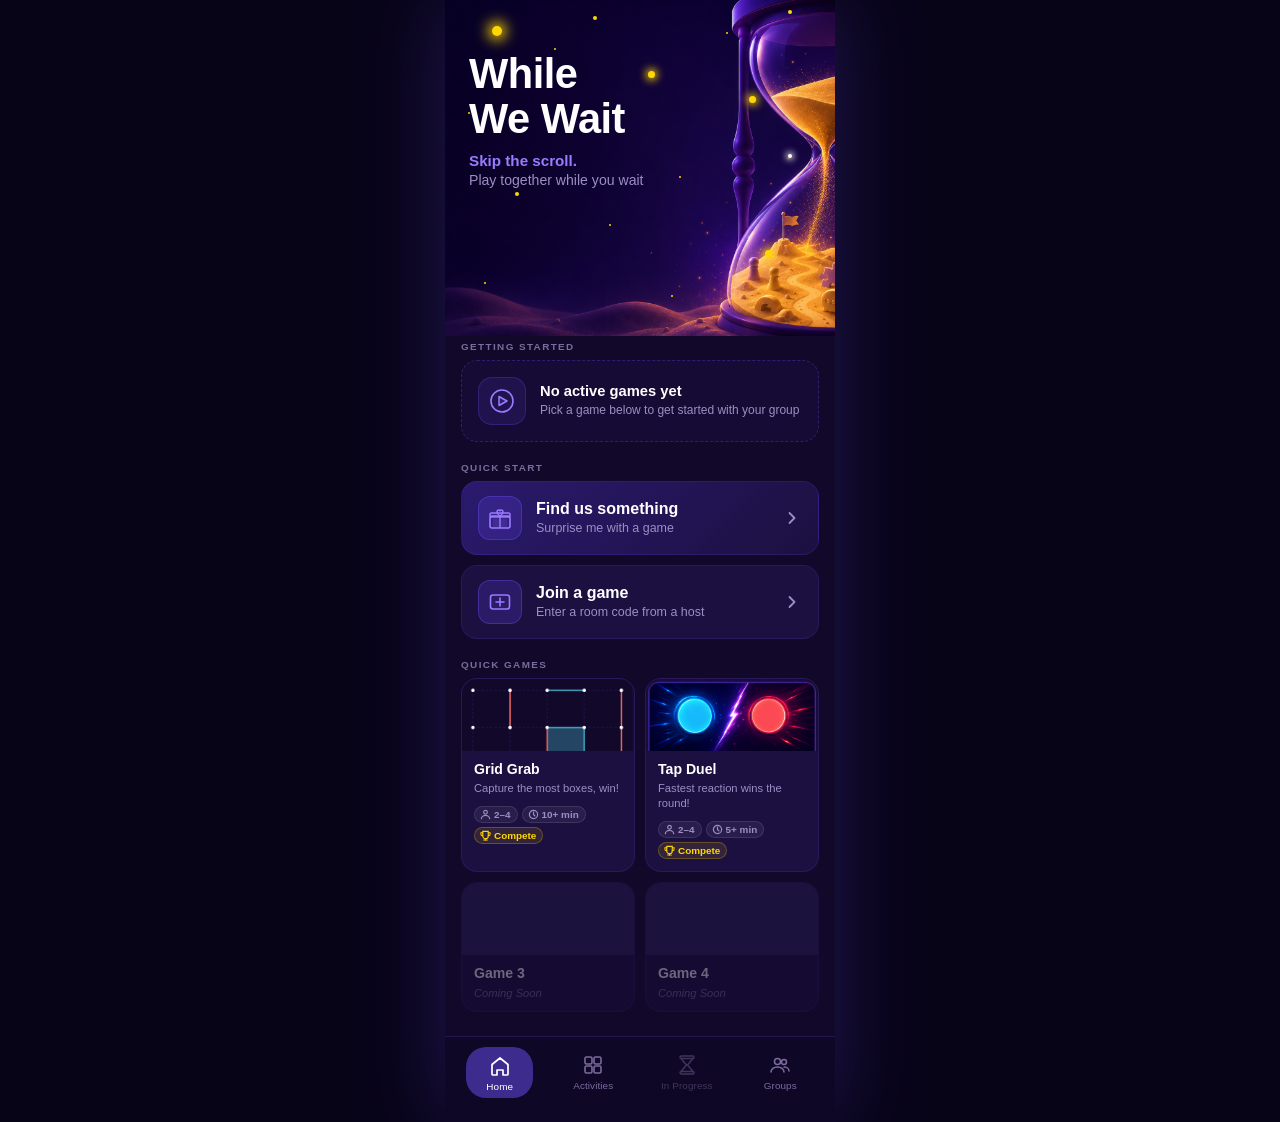
==== commit 304fed9c: "commit" ====
--- a/index.html
+++ b/index.html
@@ -53,7 +53,7 @@
         <p class="section__label">Continue</p>
         <button class="card card--row card--accent continue-card" id="continue-card">
           <div class="card__icon card__icon--img" aria-hidden="true">
-            <img src="img/activities/grid%20grab/icon.png" alt="">
+            <img src="img/activities/grid%20grab/icon.png" alt="" id="continue-icon">
           </div>
           <div class="card__body">
             <h2 class="card__title" id="continue-title">Grid Grab</h2>
@@ -174,14 +174,40 @@
             </div>
           </button>
 
-          <!-- Game 2 – Coming Soon -->
-          <div class="game-card game-card--soon" aria-disabled="true">
-            <div class="game-card__image" aria-hidden="true"></div>
+          <!-- Tap Duel (active) -->
+          <button class="game-card game-card--active" onclick="location.href='tap-duel/setup.html'">
+            <div class="game-card__image" style="background-image:url('img/activities/tap%20duel/preview.png')" aria-hidden="true"></div>
             <div class="game-card__body">
-              <h3 class="game-card__title">Game 2</h3>
-              <p class="game-card__coming-soon">Coming Soon</p>
+              <h3 class="game-card__title">Tap Duel</h3>
+              <p class="game-card__desc">Fastest reaction wins the round!</p>
+              <div class="game-card__meta">
+                <span class="game-card__badge">
+                  <svg width="11" height="11" viewBox="0 0 12 12" fill="none" xmlns="http://www.w3.org/2000/svg" aria-hidden="true">
+                    <circle cx="6" cy="3.5" r="2" stroke="currentColor" stroke-width="1.3"/>
+                    <path d="M1.5 10.5C1.5 8.57 3.57 7 6 7C8.43 7 10.5 8.57 10.5 10.5" stroke="currentColor" stroke-width="1.3" stroke-linecap="round"/>
+                  </svg>
+                  2–4
+                </span>
+                <span class="game-card__badge">
+                  <svg width="11" height="11" viewBox="0 0 12 12" fill="none" xmlns="http://www.w3.org/2000/svg" aria-hidden="true">
+                    <circle cx="6" cy="6" r="4.5" stroke="currentColor" stroke-width="1.3"/>
+                    <path d="M6 3.5V6L7.5 7.5" stroke="currentColor" stroke-width="1.3" stroke-linecap="round" stroke-linejoin="round"/>
+                  </svg>
+                  5+ min
+                </span>
+                <span class="game-card__badge game-card__badge--compete">
+                  <svg width="11" height="11" viewBox="0 0 12 12" fill="none" xmlns="http://www.w3.org/2000/svg" aria-hidden="true">
+                    <path d="M3 1.5H9V6.5C9 8.157 7.657 9.5 6 9.5C4.343 9.5 3 8.157 3 6.5V1.5Z" stroke="currentColor" stroke-width="1.2"/>
+                    <path d="M3 3H1V4.5C1 5.328 1.672 6 2.5 6H3" stroke="currentColor" stroke-width="1.1" stroke-linecap="round"/>
+                    <path d="M9 3H11V4.5C11 5.328 10.328 6 9.5 6H9" stroke="currentColor" stroke-width="1.1" stroke-linecap="round"/>
+                    <line x1="6" y1="9.5" x2="6" y2="11" stroke="currentColor" stroke-width="1.1" stroke-linecap="round"/>
+                    <line x1="4" y1="11" x2="8" y2="11" stroke="currentColor" stroke-width="1.1" stroke-linecap="round"/>
+                  </svg>
+                  Compete
+                </span>
+              </div>
             </div>
-          </div>
+          </button>
 
           <!-- Game 3 – Coming Soon -->
           <div class="game-card game-card--soon" aria-disabled="true">
@@ -263,18 +289,37 @@
 
 <script>
   (function () {
-    var snap = null;
+    // Collect all in-progress sessions and pick the most recent one for the continue card
+    var candidates = [];
+
     try {
-      var stored = JSON.parse(localStorage.getItem('gg_resume') || 'null');
-      if (stored && stored.game === 'grid-grab' && stored.state && stored.players) {
-        snap = stored;
-      }
+      var gg = JSON.parse(localStorage.getItem('gg_resume') || 'null');
+      if (gg && gg.game === 'grid-grab' && gg.state && gg.players) candidates.push(gg);
     } catch (_) {}
 
-    if (!snap) return;
+    try {
+      var td = JSON.parse(localStorage.getItem('td_resume') || 'null');
+      if (td && td.game === 'tap-duel' && td.state && td.players) candidates.push(td);
+    } catch (_) {}
+
+    if (candidates.length === 0) return;
+
+    // Most recently touched game wins the continue slot
+    candidates.sort(function (a, b) { return (b.timestamp || 0) - (a.timestamp || 0); });
+    var snap = candidates[0];
 
     document.getElementById('getting-started-section').hidden = true;
     document.getElementById('continue-section').hidden = false;
+
+    var ICONS = {
+      'grid-grab': 'img/activities/grid%20grab/icon.png',
+      'tap-duel':  'img/activities/tap%20duel/icon.png'
+    };
+    var TITLES = { 'grid-grab': 'Grid Grab', 'tap-duel': 'Tap Duel' };
+    var URLS   = { 'grid-grab': 'grid-grab/game.html', 'tap-duel': 'tap-duel/game.html' };
+
+    document.getElementById('continue-icon').src = ICONS[snap.game] || '';
+    document.getElementById('continue-title').textContent = TITLES[snap.game] || snap.game;
 
     var playersEl = document.getElementById('continue-players');
     snap.players.forEach(function (p) {
@@ -283,31 +328,40 @@
       var dot = document.createElement('span');
       dot.className = 'continue-player__dot';
       dot.style.background = p.color;
-      var name = document.createTextNode(p.name);
       span.appendChild(dot);
-      span.appendChild(name);
+      span.appendChild(document.createTextNode(p.name));
       playersEl.appendChild(span);
     });
 
     var badgeEl = document.getElementById('continue-badge');
-    var isOnline = false;
-    try { var n = JSON.parse(sessionStorage.getItem('gg_net') || 'null'); isOnline = !!(n && n.code); } catch (_) {}
-    badgeEl.textContent = isOnline ? 'Online · ' + n.code : 'Pass & Play';
+    if (snap.game === 'tap-duel') {
+      var cur = snap.state.currentRound || 1;
+      var tot = snap.state.totalRounds || snap.config.rounds;
+      badgeEl.textContent = 'Round ' + cur + ' / ' + tot;
+    } else {
+      var isOnline = false;
+      try { var n = JSON.parse(sessionStorage.getItem('gg_net') || 'null'); isOnline = !!(n && n.code); } catch (_) {}
+      badgeEl.textContent = isOnline ? 'Online · ' + n.code : 'Pass & Play';
+      if (isOnline) badgeEl.classList.add('ip-badge--online');
+    }
     badgeEl.hidden = false;
-    if (isOnline) badgeEl.classList.add('ip-badge--online');
 
     document.getElementById('continue-card').addEventListener('click', function () {
-      location.href = 'grid-grab/game.html';
+      location.href = URLS[snap.game] || 'index.html';
     });
   })();
 </script>
 <script>
   (function () {
-    var hasResume = false;
-    try { var r = JSON.parse(localStorage.getItem('gg_resume') || sessionStorage.getItem('gg_resume') || 'null'); if (r && r.state) hasResume = true; } catch (_) {}
-    var hasNet = false;
-    try { var n = JSON.parse(sessionStorage.getItem('gg_net') || 'null'); if (n && n.code) hasNet = true; } catch (_) {}
-    if (!hasResume && !hasNet) {
+    var hasAny = false;
+    var keys = ['gg_resume', 'td_resume'];
+    for (var i = 0; i < keys.length; i++) {
+      try { var r = JSON.parse(localStorage.getItem(keys[i]) || 'null'); if (r && r.state) { hasAny = true; break; } } catch (_) {}
+    }
+    if (!hasAny) {
+      try { var n = JSON.parse(sessionStorage.getItem('gg_net') || 'null'); if (n && n.code) hasAny = true; } catch (_) {}
+    }
+    if (!hasAny) {
       var tab = document.getElementById('navInProgress');
       if (tab) tab.classList.add('bottom-nav__tab--dim');
     }
--- a/styles/main.css
+++ b/styles/main.css
@@ -303,14 +303,26 @@
 
 .game-card--active {
   cursor: pointer;
-}
-
-.game-card--active:hover {
+  transition: transform 0.3s cubic-bezier(0.34, 1.56, 0.64, 1), box-shadow 0.2s ease, border-color 0.2s ease;
+}
+
+.game-card--active:hover,
+.game-card--active:active {
+  transform: translateY(-3px);
   border-color: rgba(107, 78, 255, 0.7);
   box-shadow:
     0 0 0 1px rgba(107, 78, 255, 0.4),
     0 0 18px rgba(107, 78, 255, 0.45),
-    0 0 40px rgba(107, 78, 255, 0.2);
+    0 6px 24px rgba(0, 0, 0, 0.3);
+}
+
+.game-card--active .game-card__image {
+  transition: transform 0.3s cubic-bezier(0.34, 1.56, 0.64, 1);
+}
+
+.game-card--active:hover .game-card__image,
+.game-card--active:active .game-card__image {
+  transform: scale(1.08) translateY(-4px);
 }
 
 .game-card--soon {
@@ -402,6 +414,17 @@
   cursor: pointer;
   font-family: inherit;
   text-align: left;
+  transition: transform 0.3s cubic-bezier(0.34, 1.56, 0.64, 1), box-shadow 0.2s ease, border-color 0.2s ease;
+}
+
+.continue-card:hover,
+.continue-card:active {
+  transform: translateY(-3px);
+  border-color: rgba(107, 78, 255, 0.7);
+  box-shadow:
+    0 0 0 1px rgba(107, 78, 255, 0.4),
+    0 0 18px rgba(107, 78, 255, 0.45),
+    0 6px 24px rgba(0, 0, 0, 0.3);
 }
 
 .continue-players {
@@ -563,14 +586,41 @@
   cursor: pointer;
   font-family: inherit;
   text-align: left;
-  transition: box-shadow 0.2s ease, border-color 0.2s ease;
-}
-
-.ip-game-card:hover {
+  transition: transform 0.3s cubic-bezier(0.34, 1.56, 0.64, 1), box-shadow 0.2s ease, border-color 0.2s ease;
+}
+
+.ip-game-card:hover,
+.ip-game-card:active {
+  transform: translateY(-3px);
   border-color: rgba(107, 78, 255, 0.7);
   box-shadow:
     0 0 0 1px rgba(107, 78, 255, 0.4),
-    0 0 18px rgba(107, 78, 255, 0.45);
+    0 0 18px rgba(107, 78, 255, 0.45),
+    0 6px 24px rgba(0, 0, 0, 0.3);
+}
+
+.continue-card .card__icon--img img,
+.ip-game-card .card__icon--img img {
+  transition: transform 0.3s cubic-bezier(0.34, 1.56, 0.64, 1);
+}
+
+.continue-card:hover .card__icon--img img,
+.continue-card:active .card__icon--img img,
+.ip-game-card:hover .card__icon--img img,
+.ip-game-card:active .card__icon--img img {
+  transform: scale(1.08) translateY(-3px);
+}
+
+.continue-card .card__chevron,
+.ip-game-card .card__chevron {
+  transition: transform 0.3s cubic-bezier(0.34, 1.56, 0.64, 1);
+}
+
+.continue-card:hover .card__chevron,
+.continue-card:active .card__chevron,
+.ip-game-card:hover .card__chevron,
+.ip-game-card:active .card__chevron {
+  transform: translateX(3px);
 }
 
 .ip-card-meta {
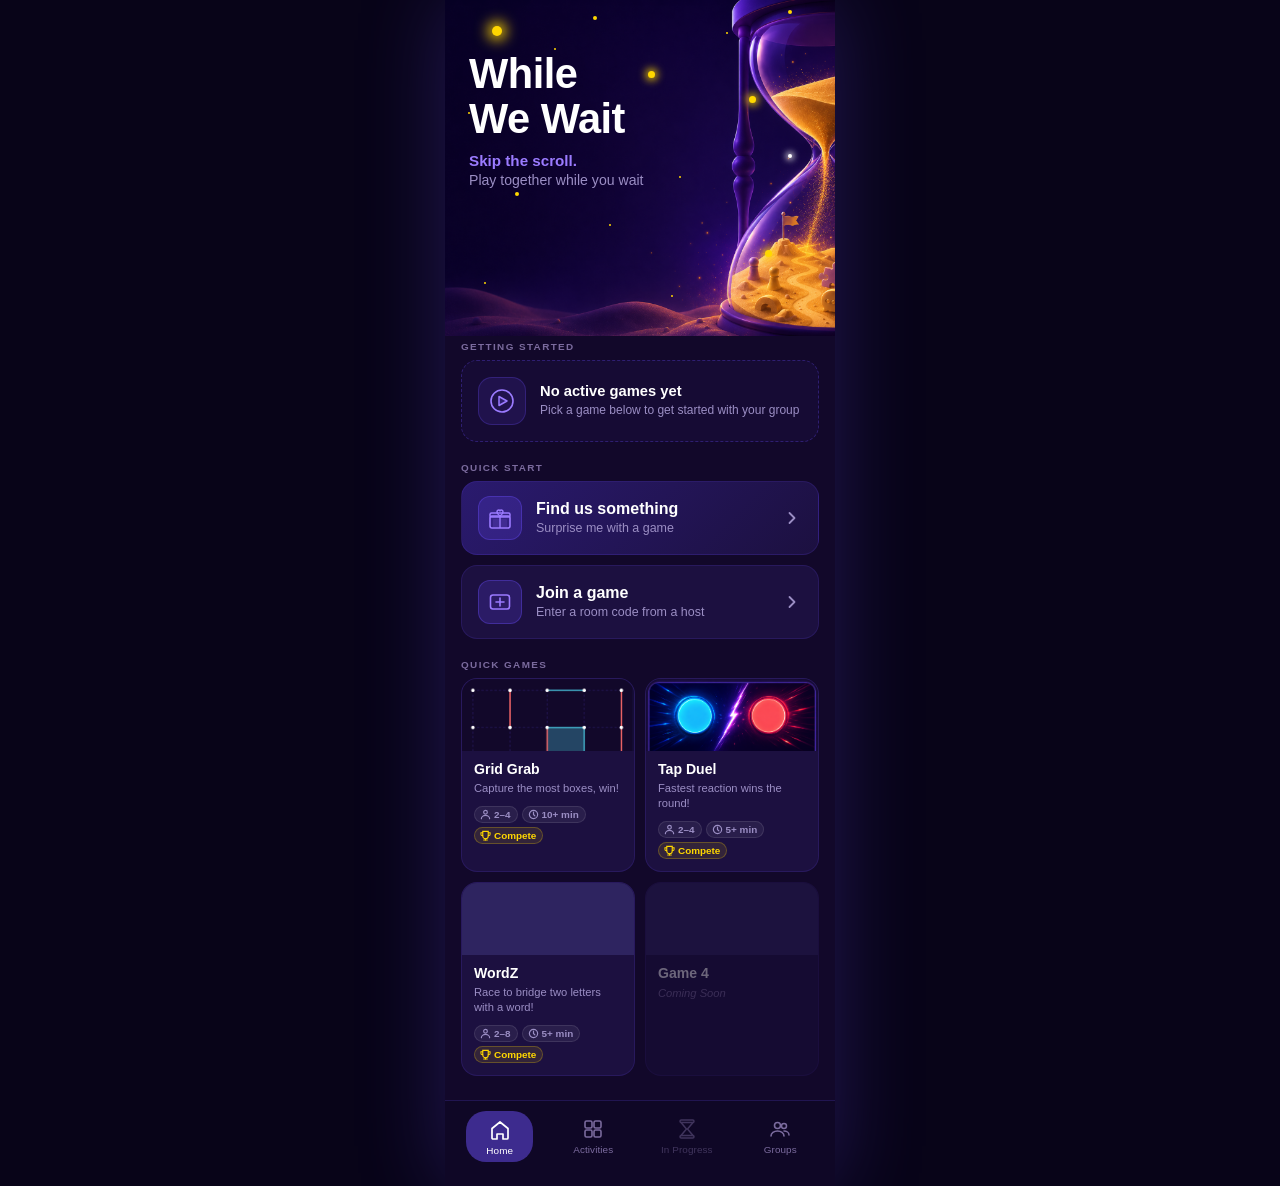
==== commit 1a04fa70: "added game3" ====
--- a/index.html
+++ b/index.html
@@ -209,14 +209,40 @@
             </div>
           </button>
 
-          <!-- Game 3 – Coming Soon -->
-          <div class="game-card game-card--soon" aria-disabled="true">
-            <div class="game-card__image" aria-hidden="true"></div>
+          <!-- WordZ (active) -->
+          <button class="game-card game-card--active" onclick="location.href='wordz/setup.html'">
+            <div class="game-card__image" style="background-image:url('img/activities/wordz/preview.png')" aria-hidden="true"></div>
             <div class="game-card__body">
-              <h3 class="game-card__title">Game 3</h3>
-              <p class="game-card__coming-soon">Coming Soon</p>
+              <h3 class="game-card__title">WordZ</h3>
+              <p class="game-card__desc">Race to bridge two letters with a word!</p>
+              <div class="game-card__meta">
+                <span class="game-card__badge">
+                  <svg width="11" height="11" viewBox="0 0 12 12" fill="none" xmlns="http://www.w3.org/2000/svg" aria-hidden="true">
+                    <circle cx="6" cy="3.5" r="2" stroke="currentColor" stroke-width="1.3"/>
+                    <path d="M1.5 10.5C1.5 8.57 3.57 7 6 7C8.43 7 10.5 8.57 10.5 10.5" stroke="currentColor" stroke-width="1.3" stroke-linecap="round"/>
+                  </svg>
+                  2–8
+                </span>
+                <span class="game-card__badge">
+                  <svg width="11" height="11" viewBox="0 0 12 12" fill="none" xmlns="http://www.w3.org/2000/svg" aria-hidden="true">
+                    <circle cx="6" cy="6" r="4.5" stroke="currentColor" stroke-width="1.3"/>
+                    <path d="M6 3.5V6L7.5 7.5" stroke="currentColor" stroke-width="1.3" stroke-linecap="round" stroke-linejoin="round"/>
+                  </svg>
+                  5+ min
+                </span>
+                <span class="game-card__badge game-card__badge--compete">
+                  <svg width="11" height="11" viewBox="0 0 12 12" fill="none" xmlns="http://www.w3.org/2000/svg" aria-hidden="true">
+                    <path d="M3 1.5H9V6.5C9 8.157 7.657 9.5 6 9.5C4.343 9.5 3 8.157 3 6.5V1.5Z" stroke="currentColor" stroke-width="1.2"/>
+                    <path d="M3 3H1V4.5C1 5.328 1.672 6 2.5 6H3" stroke="currentColor" stroke-width="1.1" stroke-linecap="round"/>
+                    <path d="M9 3H11V4.5C11 5.328 10.328 6 9.5 6H9" stroke="currentColor" stroke-width="1.1" stroke-linecap="round"/>
+                    <line x1="6" y1="9.5" x2="6" y2="11" stroke="currentColor" stroke-width="1.1" stroke-linecap="round"/>
+                    <line x1="4" y1="11" x2="8" y2="11" stroke="currentColor" stroke-width="1.1" stroke-linecap="round"/>
+                  </svg>
+                  Compete
+                </span>
+              </div>
             </div>
-          </div>
+          </button>
 
           <!-- Game 4 – Coming Soon -->
           <div class="game-card game-card--soon" aria-disabled="true">
